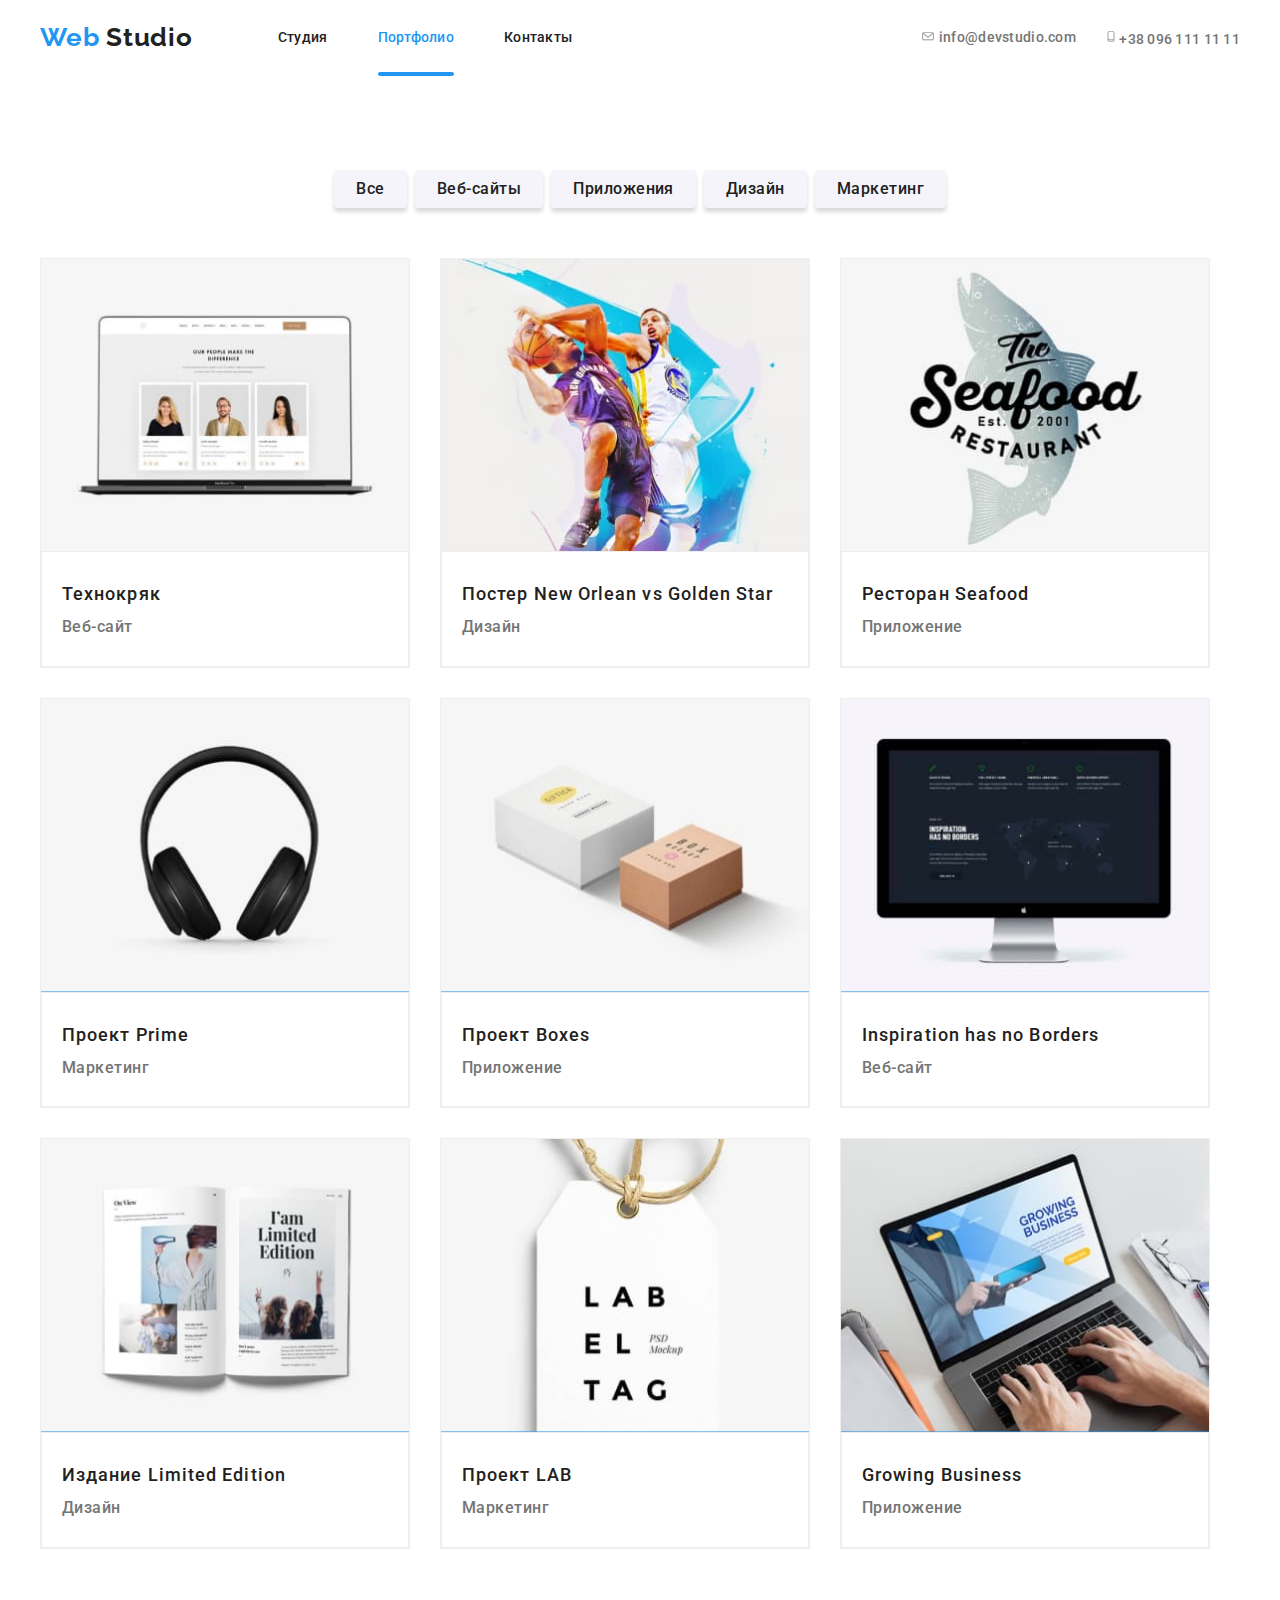
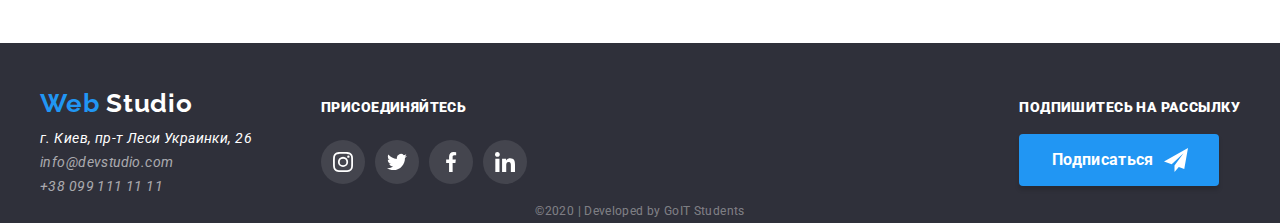
==== portfolio.html @ b10fd824 "добавляет файлы из работы №5" ====
<!DOCTYPE html>
<html lang="ru">
  <head>
    <meta charset="UTF-8" />
    <meta name="viewport" content="width=device-width, initial-scale=1.0" />
    <title>Портфолио</title>
    <link
      href="https://fonts.googleapis.com/css2?family=Raleway:wght@700&family=Roboto:wght@400;500;700;900&display=swap"
      rel="stylesheet"
    />
    <link
      rel="stylesheet"
      href="https://cdnjs.cloudflare.com/ajax/libs/modern-normalize/0.6.0/modern-normalize.min.css"
    />
    <link rel="stylesheet" href="./css/styles.css" />
  </head>
  <body>
    <!-- Шапка сайта -->
    <header class="page-header container">
      <nav class="site-nav">
        <a href="/index.html" class="logo"
          ><span class="element">Web</span> Studio</a
        >
        <ul class="site-nav list">
          <li class="item">
            <a href="./index.html" class="link">Студия</a>
          </li>
          <li class="item">
            <a href="./portfolio.html" class="link current">Портфолио</a>
          </li>
          <li class="item"><a href="" class="link">Контакты</a></li>
        </ul>
      </nav>
      <ul class="cont-nav list">
        <li class="item">
          <a href="mailto:info@devstudio.com" class="link">
            <svg class="cont-nav__icon" width="16" height="11.2">
              <use href="./images/sprite.svg#iconmail"></use>
            </svg>
            info@devstudio.com
          </a>
        </li>
        <li class="item">
          <a href="tel:+380961111111" class="link">
            <svg class="cont-nav__icon" width="10" height="15">
              <use href="./images/sprite.svg#iconphone"></use>
            </svg>
            +38 096 111 11 11
          </a>
        </li>
      </ul>
    </header>
    <main>
      <section class="section">
        <div class="container">
          <h1 class="visually-hidden">Портфолио</h1>
          <ul class="filter list">
            <li class="item">
              <button type="button" class="button primary">Все</button>
            </li>
            <li class="item">
              <button type="button" class="button primary">Веб-сайты</button>
            </li>
            <li class="item">
              <button type="button" class="button primary">Приложения</button>
            </li>
            <li class="item">
              <button type="button" class="button primary">Дизайн</button>
            </li>
            <li class="item">
              <button type="button" class="button primary">Маркетинг</button>
            </li>
          </ul>
          <ul class="portfolio list">
            <li class="element">
              <a href="" class="link">
                <div class="thumb">
                  <img src="./images/img1.jpg" alt="ноутбук" />
                  <p class="description">
                    Технокряк это современная площадка распространения
                    коронавируса. Компании используют эту платформу для
                    цифрового шпионажа и атак на защищённые сервера конкурентов.
                  </p>
                </div>
                <div class="project-title">
                  <h2 class="title">Технокряк</h2>
                  <p class="text">Веб-сайт</p>
                </div>
              </a>
            </li>
            <li class="element">
              <a href="" class="link">
                <div class="thumb">
                  <img src="./images/img2.jpg" alt="2 баскетболиста" />
                </div>
                <div class="project-title">
                  <h2 class="title">
                    Постер New Orlean vs Golden Star
                  </h2>
                  <p class="text">Дизайн</p>
                </div>
              </a>
            </li>
            <li class="element">
              <a href="" class="link">
                <div class="thumb">
                  <img src="./images/img3.jpg" alt="рыба" />
                </div>
                <div class="project-title">
                  <h2 class="title">Ресторан Seafood</h2>
                  <p class="text">Приложение</p>
                </div>
              </a>
            </li>
            <li class="element">
              <a href="" class="link">
                <div class="thumb">
                  <img src="./images/img4.jpg" alt="наушники" />
                </div>
                <div class="project-title">
                  <h2 class="title">Проект Prime</h2>
                  <p class="text">Маркетинг</p>
                </div>
              </a>
            </li>
            <li class="element">
              <a href="" class="link">
                <div class="thumb">
                  <img src="./images/img5.jpg" alt="2 коробки" />
                </div>
                <div class="project-title">
                  <h2 class="title">Проект Boxes</h2>
                  <p class="text">Приложение</p>
                </div>
              </a>
            </li>
            <li class="element">
              <a href="" class="link">
                <div class="thumb">
                  <img src="./images/img6.jpg" alt="компьютер" />
                </div>
                <div class="project-title">
                  <h2 class="title">Inspiration has no Borders</h2>
                  <p class="text">Веб-сайт</p>
                </div>
              </a>
            </li>
            <li class="element">
              <a href="" class="link">
                <div class="thumb">
                  <img src="./images/img7.jpg" alt="журнал" />
                </div>
                <div class="project-title">
                  <h2 class="title">Издание Limited Edition</h2>
                  <p class="text">Дизайн</p>
                </div>
              </a>
            </li>
            <li class="element">
              <a href="" class="link">
                <div class="thumb">
                  <img src="./images/img8.jpg" alt="бейдж" />
                </div>
                <div class="project-title">
                  <h2 class="title">Проект LAB</h2>
                  <p class="text">Маркетинг</p>
                </div>
              </a>
            </li>
            <li class="element">
              <a href="" class="link">
                <div class="thumb">
                  <img src="./images/img9.jpg" alt="ноутбук" />
                </div>
                <div class="project-title">
                  <h2 class="title">Growing Business</h2>
                  <p class="text">Приложение</p>
                </div>
              </a>
            </li>
          </ul>
        </div>
      </section>
    </main>
    <!-- Подвал сайта -->
    <footer class="footer">
      <div class="container">
        <div class="page-footer">
          <div class="address">
            <a href="/index.html" class="logo logo__footer"
              ><span class="element">Web</span> Studio</a
            >
            <address>
              г. Киев, пр-т Леси Украинки, 26
              <a href="mailto:info@devstudio.com" class="link"
                >info@devstudio.com</a
              >
              <a href="tel:+380991111111" class="link">+38 099 111 11 11</a>
            </address>
          </div>
          <div class="join">
            <p class="title"><b>присоединяйтесь</b></p>
            <ul class="join-list">
              <li class="join-item">
                <a href="" class="join-link" aria-label="ссылка на instagram">
                  <svg class="icon" width="20" height="20">
                    <use href="./images/sprite.svg#iconinstagram"></use>
                  </svg>
                </a>
              </li>
              <li class="join-item">
                <a
                  href=""
                  class="join-link twitter"
                  aria-label="ссылка на twitter"
                >
                  <svg class="icon" width="20" height="20">
                    <use href="./images/sprite.svg#icontwitter"></use>
                  </svg>
                </a>
              </li>
              <li class="join-item">
                <a
                  href=""
                  class="join-link facebook"
                  aria-label="ссылка на facebook"
                >
                  <svg class="icon" width="20" height="20">
                    <use href="./images/sprite.svg#iconfacebook"></use>
                  </svg>
                </a>
              </li>
              <li class="join-item">
                <a
                  href=""
                  class="join-link linkedin"
                  aria-label="ссылка на linkedin"
                >
                  <svg class="icon" width="20" height="20">
                    <use href="./images/sprite.svg#iconlinkedin"></use>
                  </svg>
                </a>
              </li>
            </ul>
          </div>
          <div class="sign">
            <p class="title"><b>Подпишитесь на рассылку</b></p>
            <button class="button secondary" type="button">Подписаться</button>
          </div>
        </div>
        <p class="copyright">&#169;2020 | Developed by GoIT Students</p>
      </div>
    </footer>
  </body>
</html>
---- css/styles.css ----
/* основной цвет текста color:#757575; */
/* вспомагательный цвет текста color: #212121; */
/* цвет текста на кнопках color: #FFFFFF; */
/* цвет текста для hover и фокуса color: #2196F3; */
/* цвет кнопок в портфолио color: #F5F4FA */
/* цвет футера color: #2F303A */

:root {
  --primary-text-color: #757575;
  --title-text-color: #212121;
  --accent-color: #2196f3;
  --primary-bg-color: #ffffff;
  --portfolio-bg-color: #f5f4fa;
  --footer-color: #2f303a;
  --clients-color: #afb1b8;
  --element-color: #eeeeee;

  --timing-function: cubic-bezier(0.4, 0, 0.2, 1);
}

html {
  box-sizing: border-box;
}

*,
*::before,
*::after {
  box-sizing: inherit;
}

body {
  font-family: Roboto, sans-serif;
  background-color: var(--primary-bg-color);
  color: var(--primary-text-color);
}
.container {
  margin-left: auto;
  margin-right: auto;
  padding-left: 15px;
  padding-right: 15px;
  width: 1230px;
}
.visually-hidden {
  position: absolute;
  clip: rect(0 0 0 0);
  width: 1px;
  height: 1px;
  margin: -1px;
  border: 0;
  padding: 0;
  overflow: hidden;
}
.list {
  padding: 0;
  margin: 0;
  list-style: none;
}
.link {
  display: block;
}
img {
  display: block;
  max-width: 100%;
  height: auto;
}
/* logo */
.logo {
  display: block;
  margin-right: 85px;

  font-family: Raleway, sans-serif;
  color: var(--title-text-color);
  font-size: 26px;
  font-weight: 700;
  text-decoration: none;
  line-height: 1.2;
  letter-spacing: 0.03em;
}
.logo > .element {
  color: var(--accent-color);
}
.logo__footer {
  margin-bottom: 8px;
  margin-right: 0;
  padding: 0;

  color: var(--primary-bg-color);
}
/* page-header */
.page-header {
  display: flex;
  justify-content: center;
  align-items: center;
}
/* Site-nav */
.site-nav {
  display: flex;
  align-items: center;
}
.site-nav .item {
  position: relative;
}
.site-nav .item:not(:last-child) {
  margin-right: 50px;
}
.site-nav .link {
  padding-top: 30px;
  padding-bottom: 30px;

  color: var(--title-text-color);
  text-decoration: none;
  font-weight: 500;
  font-size: 14px;
  line-height: 1.14;
  letter-spacing: 0.02em;

  transition: color 250ms var(--timing-function);
}
.site-nav .link.current {
  color: var(--accent-color);
}
.site-nav .link.current::after {
  position: absolute;
  content: "";
  left: 0;
  bottom: 0;
  width: 100%;
  height: 4px;
  background-color: var(--accent-color);
  border-radius: 2px;
}
.site-nav .link:hover,
.site-nav .link:focus {
  color: var(--accent-color);
}
/* cont-nav */
.cont-nav img {
  display: inline;
}
.cont-nav {
  display: flex;
  align-items: center;
  margin-left: auto;
}
.cont-nav .item:not(:last-child) {
  margin-right: 30px;
}
.cont-nav .link {
  color: var(--primary-text-color);
  text-decoration: none;
  font-weight: 500;
  font-size: 14px;
  line-height: 1.14;
  letter-spacing: 0.02em;

  transition: color 250ms var(--timing-function);
}
.cont-nav .link:hover,
.cont-nav .link:focus {
  color: var(--accent-color);
}
/* Icon */
.icon {
  /* width: 20px;
  height: 20px; */
  fill: var(--primary-bg-color);
}
.cont-nav__icon {
  padding: 0;
  margin: 0;
  fill: var(--primary-text-color);
}
.cont-nav .link:hover .cont-nav__icon,
.cont-nav .link:focus .cont-nav__icon {
  fill: var(--accent-color);
}
/* Hero */
.hero {
  position: relative;
  text-align: center;
  max-width: 1600px;
  height: 600px;
  margin-left: auto;
  margin-right: auto;
  background-image: linear-gradient(
      to right,
      rgba(47, 48, 58, 0.8),
      rgba(47, 48, 58, 0.8)
    ),
    url("../images/hero.jpg");
  background-repeat: no-repeat;
  background-position: center;
  background-size: cover;
}
.hero-actions {
  position: absolute;
  top: 50%;
  left: 50%;
  transform: translate(-50%, -50%);
}
.hero-title {
  margin-top: 0;
  margin-bottom: 30px;

  color: var(--primary-bg-color);
  font-weight: 900;
  font-size: 44px;
  line-height: 1.36;
  letter-spacing: 0.06em;
  text-transform: uppercase;
}
/* Section */
.section {
  margin: 0;
  padding-top: 94px;
  padding-bottom: 94px;

  font-size: 14px;
  font-weight: 400;
  line-height: 1.71;
  letter-spacing: 0.03em;
}
.section:nth-child(2) {
  padding-bottom: 0;
}
.section:nth-child(4) {
  background-color: var(--portfolio-bg-color);
}
.section-title {
  margin-top: 0;
  margin-bottom: 50px;

  color: var(--title-text-color);
  font-weight: 700;
  font-size: 36px;
  line-height: 1.16;
  letter-spacing: 0.03em;
  text-align: center;
}
.section .title {
  margin-top: 0;
  color: var(--primary-bg-color);
  font-weight: 700;
  font-size: 14px;
  line-height: 1.14;
  letter-spacing: 0.03em;
  text-transform: uppercase;
}
/* Features */
.feature-list {
  display: flex;
  justify-content: space-between;
}
.feature-list .item {
  width: 270px;
}
.feature-list .item::before {
  display: block;
  content: "";
  width: 270px;
  height: 120px;
  background-color: var(--portfolio-bg-color);
  border-radius: 4px;
  margin-top: 0;
  margin-bottom: 30px;
  background-repeat: no-repeat;
  background-position: center;
  background-size: 70px;
}
.antenna::before {
  background-image: url("../images/vector1.svg");
}
.clock::before {
  background-image: url("../images/vector2.svg");
}
.diagram::before {
  background-image: url("../images/vector3.svg");
}
.astronaut::before {
  background-image: url("../images/vector4.svg");
}
.feature-list .title {
  margin-top: 0;
  margin-bottom: 10px;

  color: var(--title-text-color);
}
.feature-list p {
  display: inline-block;
  margin-top: 0;
  margin-bottom: 0;
}

/* Work */
.work {
  display: flex;
  justify-content: space-between;
}
.work .item {
  position: relative;
  width: 370px;
}
.work .title {
  position: absolute;
  width: 370px;
  height: 70px;
  display: flex;
  align-items: center;
  justify-content: center;

  left: 50%;
  bottom: 0;
  transform: translateX(-50%);

  margin-top: 0;
  margin-bottom: 0;
  text-align: center;

  background: rgba(47, 48, 58, 0.8);
}

/* Button */
.button {
  display: inline-block;
  font-family: inherit;
  color: var(--primary-bg-color);
  background-color: var(--accent-color);

  text-decoration: none;
  font-weight: 700;
  font-size: 16px;
  line-height: 1.87;
  letter-spacing: 0.02em;

  border: 1px solid transparent;
  box-shadow: 0px 4px 4px rgba(0, 0, 0, 0.15);
  border-radius: 4px;
  padding: 10px 32px;
  min-width: 200px;
  text-align: center;

  transition: color 250ms var(--timing-function),
    background-color 250ms var(--timing-function);
}
.button.primary {
  color: var(--title-text-color);
  background-color: var(--portfolio-bg-color);

  font-weight: 500;
  line-height: 1.62;
  letter-spacing: 0.03em;

  padding: 5px 21px;
  min-width: 73px;
}
.button.secondary {
  display: flex;
  justify-content: center;
  align-items: center;
  padding: 10px 28px 10px 29px;
}
.button.secondary::after {
  content: "";
  display: inline-flex;
  width: 24px;
  height: 24px;
  margin-top: 0;
  margin-left: 10px;
  background-image: url("../images/iconsend.svg");
}
.button.primary:hover,
.button.primary:focus {
  color: var(--primary-bg-color);
  background-color: var(--accent-color);
}
/* Team */
.team {
  display: flex;
  justify-content: space-between;
}
.team > .card {
  width: 270px;
  padding-bottom: 24px;
  box-shadow: 0px 2px 1px rgba(0, 0, 0, 0.2), 0px 1px 1px rgba(0, 0, 0, 0.14),
    0px 1px 3px rgba(0, 0, 0, 0.12);
  border-radius: 0px 0px 4px 4px;
  background-color: var(--primary-bg-color);
}
.team-img {
  margin-top: 0;
  margin-bottom: 30px;
}
.team-special {
  margin-top: 0;
  text-align: center;
}
.team-title {
  margin-top: 0;
  margin-bottom: 10px;

  text-align: center;
  color: var(--title-text-color);
  font-weight: 500;
  font-size: 16px;
  line-height: 1.18;
  letter-spacing: 0.03em;
}
/* social */
.social-list {
  display: flex;
  justify-content: center;
  list-style: none;
  padding: 0;
  margin: auto;
}
.social-item:not(:last-child) {
  margin-right: 10px;
}
.social-link {
  display: inline-flex;
  justify-content: center;
  align-items: center;
  content: "";
  width: 44px;
  height: 44px;
  background-repeat: no-repeat;
  background-position: center;
  background-size: 20px;

  transition: border-radius 250ms var(--timing-function),
    background-color 250ms var(--timing-function);
}
.social-link .icon {
  fill: var(--clients-color);

  transition: fill 250ms var(--timing-function);
}
.social-link:hover,
.social-link:focus {
  border-radius: 50%;
  background-color: var(--accent-color);
}
.social-link:hover .icon,
.social-link:focus .icon {
  fill: var(--primary-bg-color);
}
/* Clients */
.clients {
  display: flex;
  justify-content: space-between;
}
.clients > .item {
  display: flex;
  justify-content: center;
  align-items: center;
  width: 170px;
  height: 90px;
  border: 1px solid var(--clients-color);
  box-sizing: border-box;
  border-radius: 4px;

  transition: border 250ms var(--timing-function);
}
.clients > .item .icon {
  fill: var(--clients-color);

  transition: fill 250ms var(--timing-function);
}
.clients > .item:hover,
.clients > .item:focus {
  border: 1px solid var(--accent-color);
}
.clients > .item:hover .icon,
.clients > .item:focus .icon {
  fill: var(--accent-color);
}
/* Portfolio */
.filter {
  display: flex;
  justify-content: center;
  margin-bottom: 50px;
}
.filter > .item + .item {
  margin-left: 8px;
}
.portfolio {
  display: flex;
  flex-wrap: wrap;
  width: 1170px;
}
.portfolio > .element {
  width: calc((100% - 60px) / 3);
  margin-right: 30px;
  margin-bottom: 30px;
  box-sizing: border-box;
  background: var(--primary-bg-color);
  border: 1px solid var(--element-color);

  transition: box-shadow 250ms var(--timing-function);
}
.portfolio > .element:nth-child(3n) {
  margin-right: 0;
}
.portfolio > .element:nth-last-child(-n + 3) {
  margin-bottom: 0;
}
.portfolio > .element:hover,
.portfolio > .element:focus {
  box-shadow: 1px 4px 6px rgba(0, 0, 0, 0.16), 0px 4px 4px rgba(0, 0, 0, 0.06),
    0px 1px 1px rgba(0, 0, 0, 0.12);
}
.portfolio .link {
  text-decoration: none;
}
.thumb {
  position: relative;
  overflow: hidden;
}
.thumb::before {
  position: absolute;
  content: "";
  width: 100%;
  height: 100%;
  top: 0;
  left: 0;
  background: rgba(33, 150, 243, 0.9);
  transform: translateY(+100%);

  transition: transform 500ms var(--timing-function);
}
.description {
  position: absolute;
  top: 50%;
  left: 50%;
  transform: translate(-50%, +100%);
  margin-top: 0;
  margin-bottom: 0;

  width: 322px;
  font-weight: 500;
  font-size: 18px;
  line-height: 1.56;
  letter-spacing: 0.03em;

  color: var(--primary-bg-color);

  transition: transform 500ms var(--timing-function);
}
.portfolio > .element:hover .description,
.portfolio > .element:focus .description {
  transform: translate(-50%, -50%);
}
.portfolio > .element:hover .thumb::before,
.portfolio > .element:focus .thumb::before {
  transform: translateY(0);
}
.project-title {
  padding: 24px 20px;
  background: var(--primary-bg-color);
  border: 1px solid var(--element-color);
}
.portfolio .title {
  margin: 0;

  color: var(--title-text-color);
  font-size: 18px;
  font-weight: 500;
  line-height: 2;
  letter-spacing: 0.06em;
  text-transform: none;
}
.portfolio .text {
  margin: 0;

  color: var(--primary-text-color);
  font-weight: 500;
  font-size: 16px;
  line-height: 1.87;
  letter-spacing: 0.03em;
}
/* Footer */
.footer {
  padding-top: 45px;
  color: var(--primary-bg-color);
  background-color: var(--footer-color);
  font-weight: 400;
  font-size: 14px;
  line-height: 1.71;
  letter-spacing: 0.03em;
}
.address {
  margin-right: 69px;
}
.page-footer {
  display: flex;
  align-items: baseline;
}
.footer .title {
  font-weight: 700;
  text-transform: uppercase;
}
.join {
  margin-top: 0;
}
.join-list {
  display: flex;
  justify-content: center;
  list-style: none;
  padding: 0;
  margin: 0;
}
.join-item:not(:last-child) {
  margin-right: 10px;
}
.join-link {
  display: inline-flex;
  justify-content: center;
  align-items: center;
  content: "";
  width: 44px;
  height: 44px;
  background: rgba(255, 255, 255, 0.1);
  border-radius: 50%;
  background-repeat: no-repeat;
  background-position: center;
  background-size: 20px;

  transition: background-color 250ms var(--timing-function);
}
.join-link:hover,
.join-link:focus {
  background-color: var(--accent-color);
}
.join p {
  margin-top: 0;
  margin-bottom: 20px;
}
.sign {
  margin-left: auto;
}
.sign > .title {
  margin-top: 0;
}
.footer .link {
  color: rgba(255, 255, 255, 0.6);
  text-decoration: none;
}
.copyright {
  margin: 0;
  color: rgba(255, 255, 255, 0.4);
  font-weight: normal;
  font-size: 12px;
  line-height: 2;
  letter-spacing: 0.03em;
  text-align: center;
}
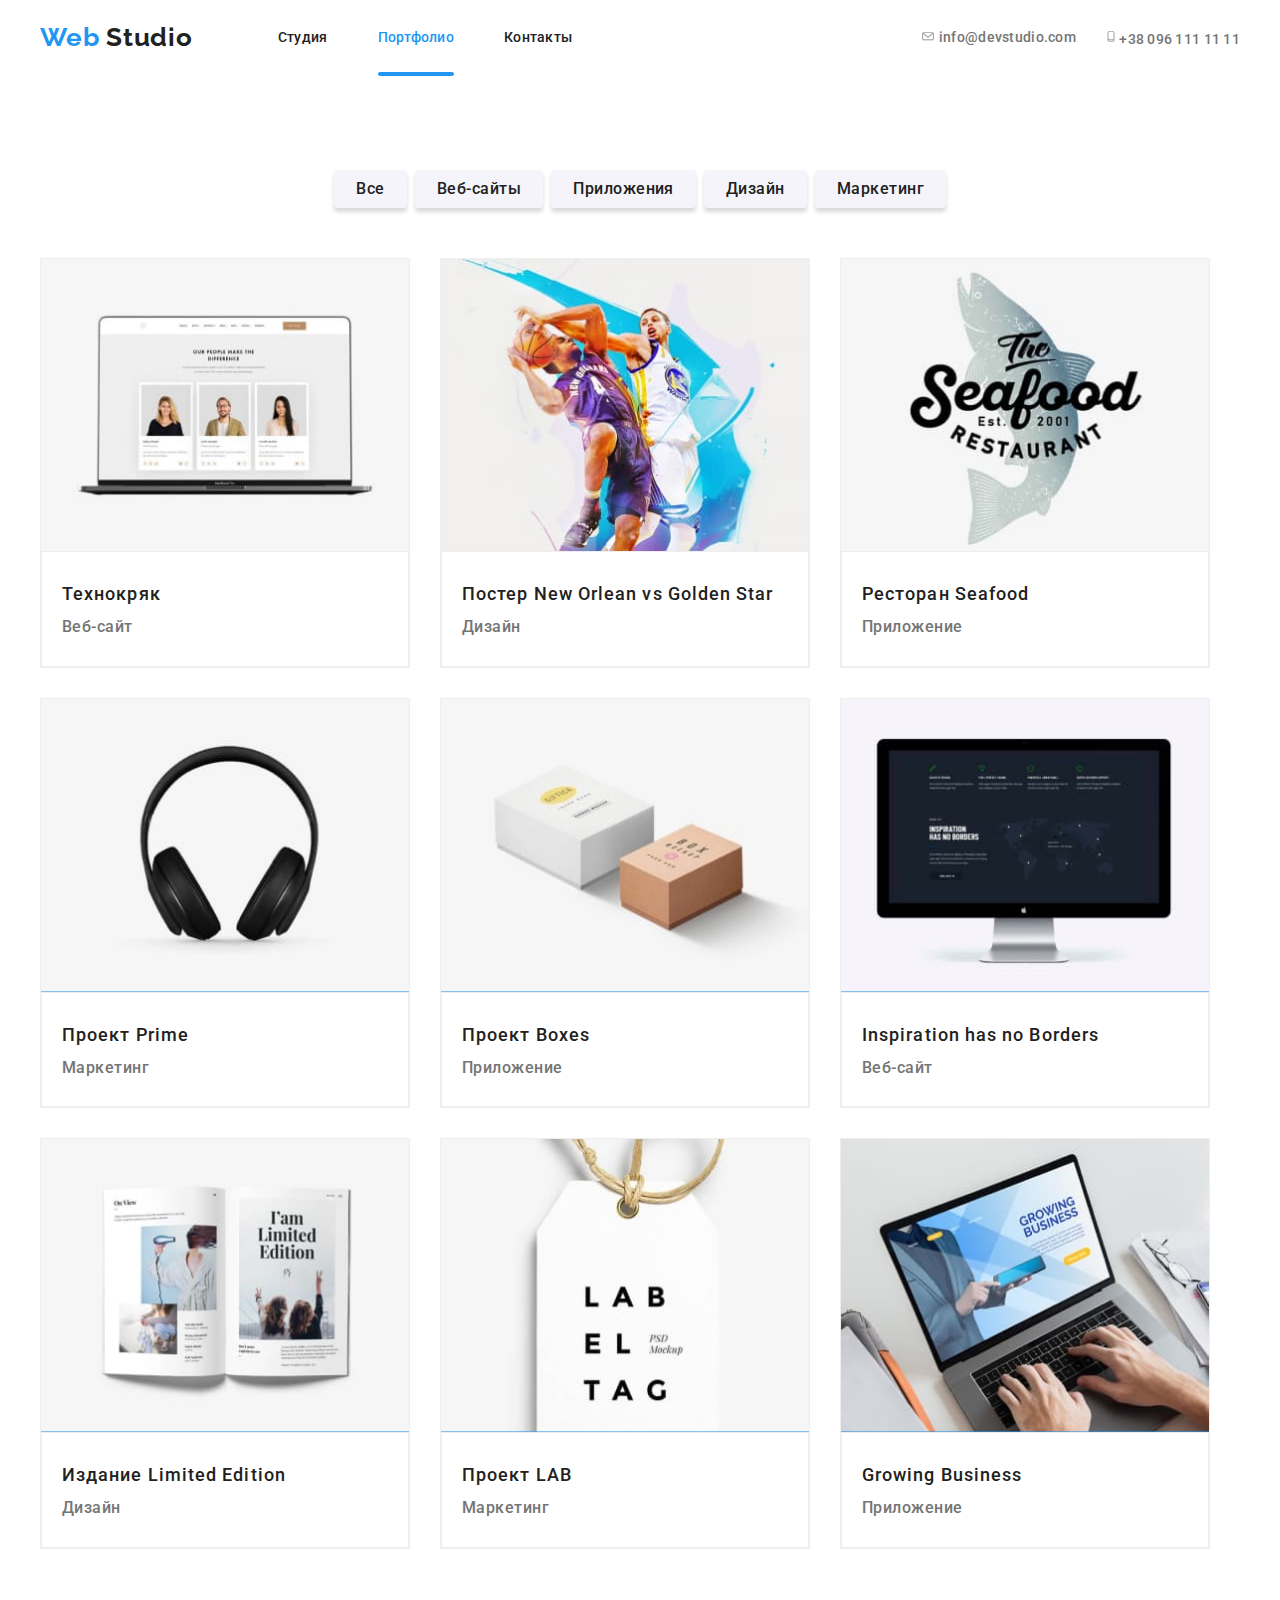
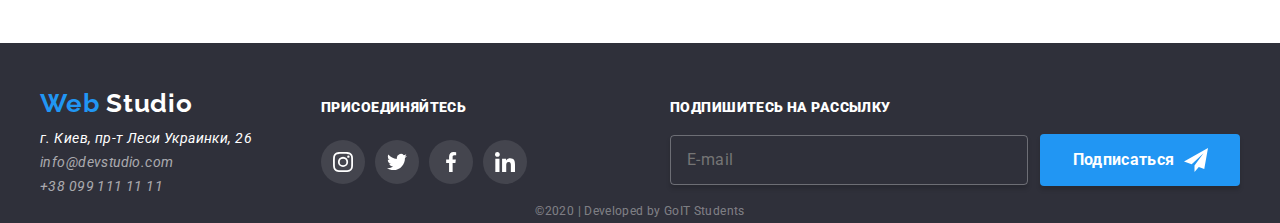
==== commit 47730f37: "Update portfolio.html" ====
--- a/portfolio.html
+++ b/portfolio.html
@@ -245,11 +245,35 @@
           </div>
           <div class="sign">
             <p class="title"><b>Подпишитесь на рассылку</b></p>
-            <button class="button secondary" type="button">Подписаться</button>
+            <form action="" class="sign-form">
+              <input
+                type="email"
+                placeholder="E-mail"
+                name="email"
+                required="required"
+                id="email"
+              />
+              <button class="button secondary" type="submit">
+                Подписаться
+              </button>
+            </form>
           </div>
         </div>
         <p class="copyright">&#169;2020 | Developed by GoIT Students</p>
       </div>
     </footer>
+    <script>
+      (() => {
+        document.querySelector(".sign-form").addEventListener("submit", (e) => {
+          e.preventDefault();
+
+          new FormData(e.currentTarget).forEach((value, name) =>
+            console.log(`${name}: ${value}`)
+          );
+
+          e.currentTarget.reset();
+        });
+      })();
+    </script>
   </body>
 </html>
--- a/css/styles.css
+++ b/css/styles.css
@@ -161,8 +161,6 @@
 }
 /* Icon */
 .icon {
-  /* width: 20px;
-  height: 20px; */
   fill: var(--primary-bg-color);
 }
 .cont-nav__icon {
@@ -338,6 +336,7 @@
   padding: 10px 32px;
   min-width: 200px;
   text-align: center;
+  cursor: pointer;
 
   transition: color 250ms var(--timing-function),
     background-color 250ms var(--timing-function);
@@ -654,3 +653,244 @@
   letter-spacing: 0.03em;
   text-align: center;
 }
+/* sign-form */
+.sign-form {
+  display: flex;
+  align-items: center;
+}
+.sign-form input {
+  margin-top: 0;
+  margin-bottom: 0;
+  margin-right: 12px;
+  padding: 15px 16px;
+  width: 358px;
+  height: 50px;
+
+  background-color: transparent;
+  border: 1px solid rgba(255, 255, 255, 0.3);
+  box-shadow: 0px 4px 4px rgba(0, 0, 0, 0.15);
+  border-radius: 4px;
+  font-weight: 400;
+  font-size: 16px;
+  line-height: 1.25;
+  letter-spacing: 0.03em;
+
+  color: rgba(255, 255, 255, 0.6);
+}
+/* backdrop */
+.backdrop {
+  position: fixed;
+  top: 0;
+  left: 0;
+  width: 100%;
+  height: 100%;
+  background-color: rgba(0, 0, 0, 0.2);
+
+  opacity: 1;
+
+  transition: opacity 250ms var(--timing-function);
+}
+
+.backdrop.is-hidden {
+  visibility: hidden;
+  opacity: 0;
+  pointer-events: none;
+}
+/* modal */
+.modal {
+  position: absolute;
+  top: 50%;
+  left: 50%;
+
+  min-height: 581px;
+  min-width: 528px;
+  padding: 40px;
+
+  box-shadow: 0px 2px 1px rgba(0, 0, 0, 0.2), 0px 1px 1px rgba(0, 0, 0, 0.14),
+    0px 1px 3px rgba(0, 0, 0, 0.12);
+  border-radius: 4px;
+  text-align: center;
+
+  background-color: var(--primary-bg-color);
+
+  transform: translate(-50%, -50%) scale(1);
+
+  transition: transform 250ms var(--timing-function);
+}
+/* modal-form */
+.modal-form {
+  position: relative;
+  font-weight: 400;
+  font-size: 14px;
+  line-height: 1.14;
+  letter-spacing: 0.01em;
+
+  color: var(--primary-text-color);
+}
+/* modal-button */
+.modal-button {
+  position: absolute;
+  top: 8px;
+  right: 8px;
+  content: "";
+  width: 30px;
+  height: 30px;
+
+  border-radius: 50%;
+  border: 1px solid rgba(0, 0, 0, 0.1);
+
+  background-color: var(--primary-bg-color);
+}
+.modal-button:hover,
+.modal-button:focus {
+  cursor: pointer;
+}
+/* modal-icon */
+.modal-icon {
+  fill: var(--title-text-color);
+  transition: fill 250ms var(--timing-function);
+}
+.modal-button:hover .modal-icon,
+.modal-button:focus .modal-icon {
+  fill: var(--accent-color);
+}
+/* modal-title */
+.modal-title {
+  margin-top: 0;
+  margin-bottom: 30px;
+
+  font-weight: 700;
+  font-size: 20px;
+  line-height: 1.15;
+  letter-spacing: 0.03em;
+
+  color: var(--title-text-color);
+}
+/* form-field */
+.form-field {
+  display: block;
+  position: relative;
+  margin-top: 0;
+  margin-bottom: 28px;
+}
+.form-input {
+  width: 448px;
+  height: 40px;
+
+  padding: 12px 42px;
+
+  border: 1px solid rgba(33, 33, 33, 0.2);
+  border-radius: 4px;
+
+  font-weight: 400;
+  font-size: 14px;
+  line-height: 1.14;
+  letter-spacing: 0.01em;
+
+  color: var(--primary-text-color);
+}
+.form-label {
+  position: absolute;
+  top: 50%;
+  left: 42px;
+  transform: translateY(-50%);
+  transition: transform 250ms var(--timing-function);
+}
+.form-input:hover + .form-label,
+.form-input:focus + .form-label,
+.form-input:not(:placeholder-shown) + .form-label {
+  transform: translate(-25px, -35px);
+
+  font-size: 12px;
+  line-height: 1.16;
+
+  color: var(--accent-color);
+}
+/* modal-svg */
+.modal-svg {
+  position: absolute;
+  top: 50%;
+  left: 16px;
+
+  transform: translateY(-50%);
+  transition: transform 250ms var(--timing-function);
+
+  fill: var(--title-text-color);
+}
+.form-input:hover ~ .modal-svg,
+.form-input:focus ~ .modal-svg,
+.form-input:not(:placeholder-shown) ~ .modal-svg {
+  fill: var(--accent-color);
+}
+/* modal-link */
+.modal-link {
+  color: var(--accent-color);
+}
+/* comment */
+.comment-field {
+  position: relative;
+  margin-top: 0;
+  margin-bottom: 20px;
+}
+.comment {
+  resize: none;
+
+  width: 448px;
+  height: 120px;
+  padding: 12px 16px;
+
+  border: 1px solid rgba(33, 33, 33, 0.2);
+  border-radius: 4px;
+
+  font-weight: 400;
+  font-size: 14px;
+  line-height: 1.14;
+  letter-spacing: 0.01em;
+
+  color: var(--primary-text-color);
+}
+.comment-label {
+  position: absolute;
+  top: 13px;
+  left: 17px;
+  transition: transform 250ms var(--timing-function);
+}
+.comment:hover + .comment-label,
+.comment:focus + .comment-label,
+.comment:not(:placeholder-shown) + .comment-label {
+  transform: translateY(-30px);
+
+  font-size: 12px;
+  line-height: 1.16;
+
+  color: var(--accent-color);
+}
+/* checkbox */
+.checkbox {
+  -webkit-appearance: none;
+  -moz-appearance: none;
+  appearance: none;
+
+  position: relative;
+}
+.check-svg {
+  position: absolute;
+  top: 50%;
+  left: 12px;
+  transform: translateY(-50%);
+
+  transition: transform 250ms var(--timing-function);
+}
+.checkbox:checked + .check-svg {
+  content: "";
+
+  background-image: url("../images/check.svg");
+  background-size: contain;
+  background-origin: border-box;
+
+  border-radius: 2px;
+  border-color: transparent;
+
+  fill: var(--accent-color);
+  background-color: #2196f3;
+}
